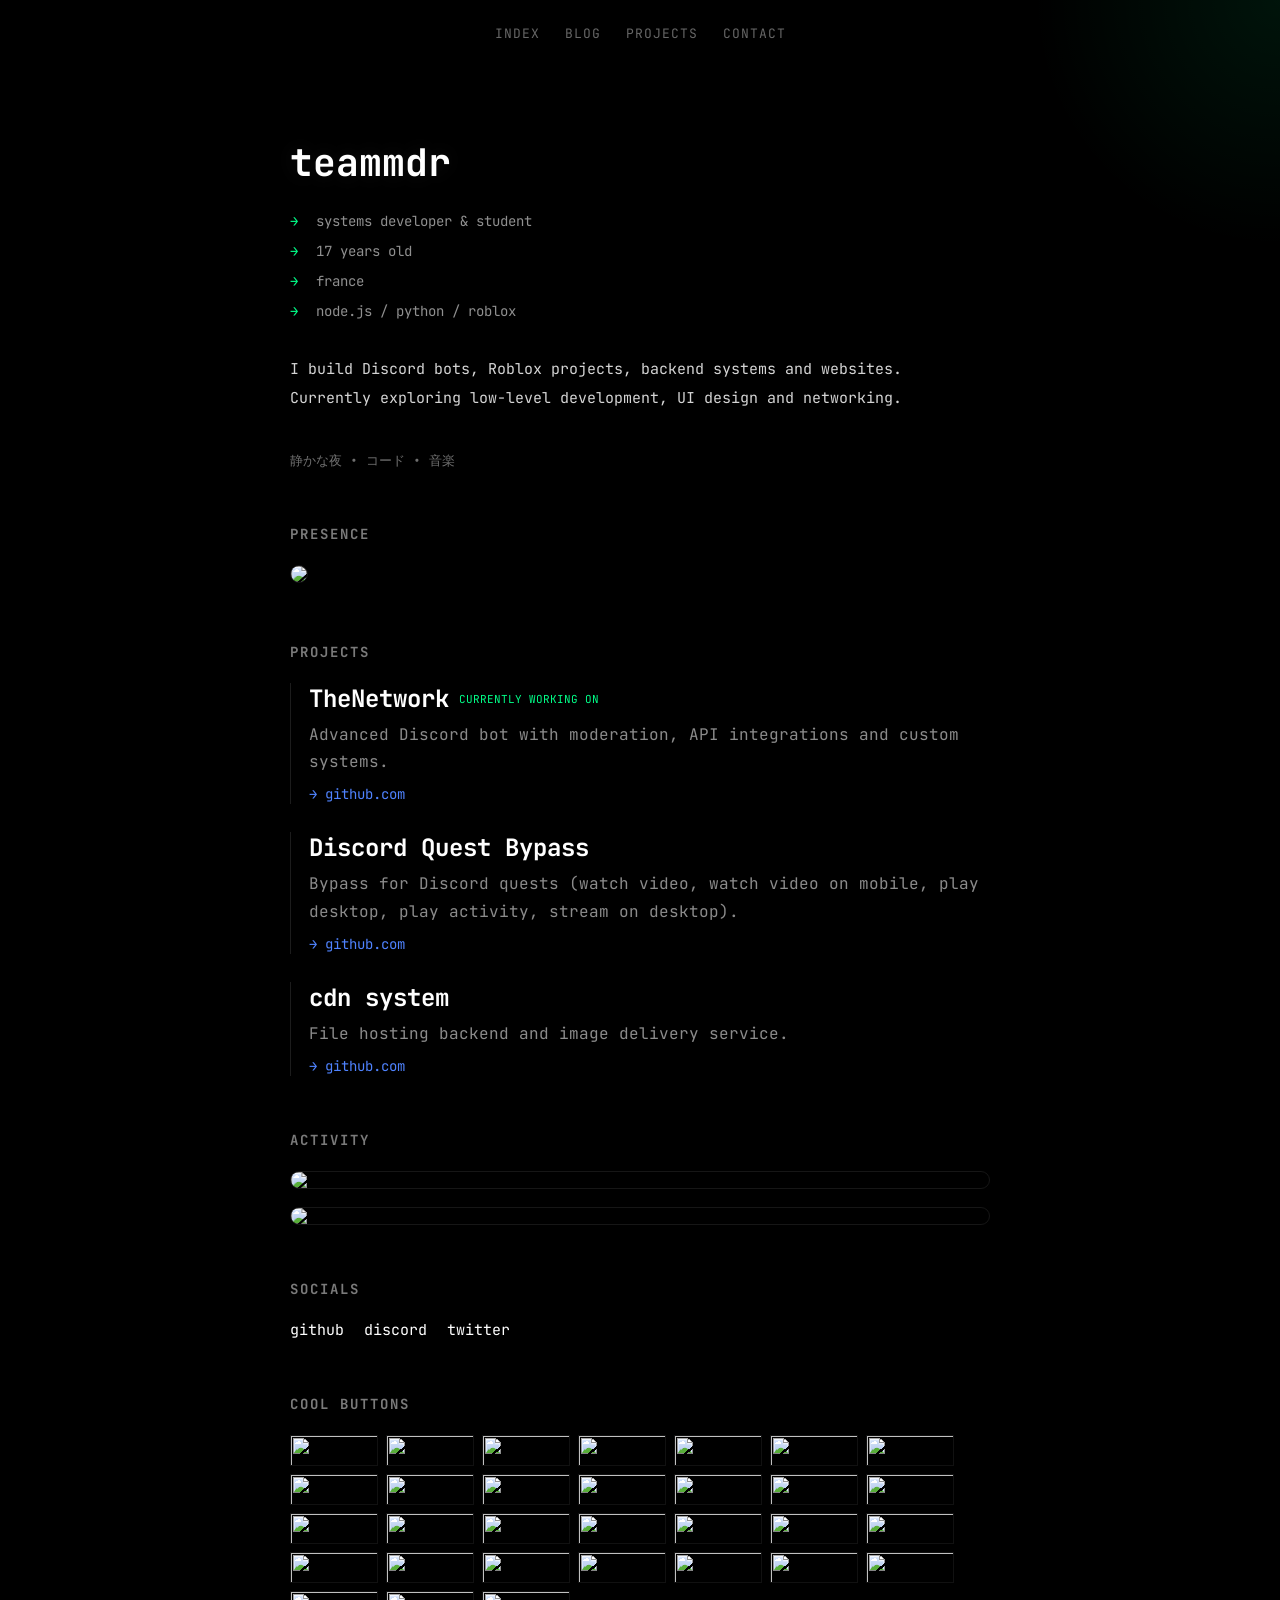
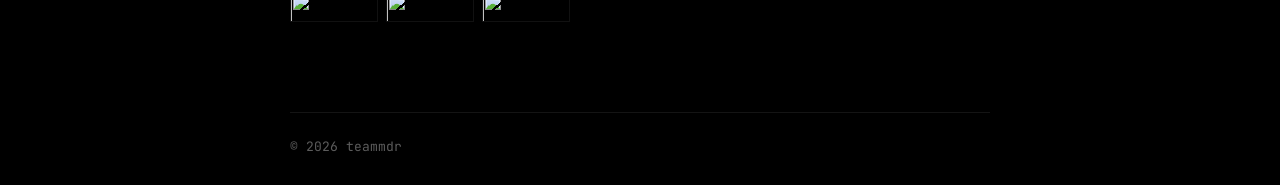
==== index.html @ 9430464a "Add files via upload" ====
<!DOCTYPE html>
<html lang="en">
<head>

  <meta charset="UTF-8" />
  <meta name="viewport" content="width=device-width, initial-scale=1.0"/>

  <title>teammdr</title>
  <link rel="icon" type="image/png" href="icon.jpg" />

  <link rel="preconnect" href="https://fonts.googleapis.com">
  <link rel="preconnect" href="https://fonts.gstatic.com" crossorigin>

  <link href="https://fonts.googleapis.com/css2?family=JetBrains+Mono:wght@400;500;700&display=swap" rel="stylesheet">

  <link rel="stylesheet" href="style.css">

</head>
<body>

  <div class="glow"></div>

  <nav>

    <a href="#">index</a>
    <a href="pages/blog.html">blog</a>
    <a href="#">projects</a>
    <a href="#">contact</a>

  </nav>

  <main class="container">

    <!-- HERO -->

    <section class="hero">

      <h1>teammdr</h1>

      <div class="hero-list">

        <div><span>→</span> systems developer & student</div>
        <div><span>→</span> 17 years old</div>
        <div><span>→</span> france</div>
        <div><span>→</span> node.js / python / roblox</div>

      </div>

      <p class="desc">
        I build Discord bots, Roblox projects, backend systems and websites.
        Currently exploring low-level development, UI design and networking.
      </p>

      <p class="jp">
        静かな夜 • コード • 音楽
      </p>

    </section>

    <!-- DISCORD -->

    <section class="presence">

      <div class="section-title">
        presence
      </div>

      <img
        src="https://lanyard.cnrad.dev/api/1484967573555646578?theme=dark&bg=000000&animated=true&hideDiscrim=false&borderRadius=12px&idleMessage=Coding%20something%20cool..."
      />

    </section>

    <!-- PROJECTS -->

    <section>

      <div class="section-title">
        projects
      </div>

      <div class="projects">

        <div class="project">

          <div class="project-top">
            <h3>TheNetwork</h3>
            <div class="tag">currently working on</div>
          </div>

          <p>
            Advanced Discord bot with moderation, API integrations and custom systems.
          </p>

        <a href="https://github.com/teammdr1/TheNetwork" target="_blank" rel="noopener noreferrer">
          → github.com
        </a>

        </div>

        <div class="project">

          <div class="project-top">
            <h3>Discord Quest Bypass</h3>
          </div>

          <p>
            Bypass for Discord quests (watch video, watch video on mobile, play desktop, play activity, stream on desktop).
          </p>

          <a href="https://github.com/teammdr1/Discord-Quest-Bypass" target="_blank" rel="noopener noreferrer">
            → github.com
          </a>

        </div>

        <div class="project">

          <div class="project-top">
            <h3>cdn system</h3>
          </div>

          <p>
            File hosting backend and image delivery service.
          </p>

          <a href="#">
            → github.com
          </a>

        </div>

      </div>

    </section>

    <!-- STATS -->

    <section>

      <div class="section-title">
        activity
      </div>

      <div class="stats-grid">

        <img
          src="https://github-readme-stats.vercel.app/api?username=teammdr1&show_icons=true&theme=transparent&hide_border=true"
        >

        <img
          src="https://github-readme-stats.vercel.app/api/top-langs/?username=teammdr1&layout=compact&theme=transparent&hide_border=true"
        >

      </div>

    </section>

    <!-- SOCIALS -->

    <section>

      <div class="section-title">
        socials
      </div>

      <div class="socials">

        <a href="https://github.com/teammdr1" target="_blank" rel="noopener noreferrer">github</a>
        <a href="https://discord.com/users/1484967573555646578" target="_blank" rel="noopener noreferrer">discord</a>
        <a href="https://twitter.com/teammdr_" target="_blank" rel="noopener noreferrer">twitter</a>
      </div>

    </section>

    <!-- BUTTONS -->

    <section>

      <div class="section-title">
        cool buttons
      </div>

      <div class="buttons-grid">

        <img src="https://cyber.dabamos.de/88x31/linuxnow.gif">
        <img src="https://cyber.dabamos.de/88x31/github.gif">
        <img src="https://cyber.dabamos.de/88x31/firefox2.gif">
        <img src="https://cyber.dabamos.de/88x31/archlinux.gif">
        <img src="https://cyber.dabamos.de/88x31/vim.gif">
        <img src="https://cyber.dabamos.de/88x31/cssdif.gif">
        <img src="https://cyber.dabamos.de/88x31/anybrowser3.gif">
        <img src="https://cyber.dabamos.de/88x31/gnu-linux.gif">
        <img src="https://88x31.nl/gifs/1001ffbutton.gif">
        <img src="https://88x31.nl/gifs/1000wstbutton2.gif">
        <img src="https://88x31.nl/gifs/2hu.gif">
        <img src="https://88x31.nl/gifs/addmecom.gif">
        <img src="https://88x31.nl/gifs/adeleine.png">
        <img src="https://88x31.nl/gifs/acrobat.gif">
        <img src="https://88x31.nl/gifs/anonyme.png">
        <img src="https://88x31.nl/gifs/animeland.gif">
        <img src="https://88x31.nl/gifs/anibuy3.gif">
        <img src="https://88x31.nl/gifs/ANARCHIST.png">
        <img src="https://88x31.nl/gifs/anarchy-now.gif">
        <img src="https://88x31.nl/gifs/bigburger.gif">
        <img src="https://88x31.nl/gifs/bioinformatics.jpg">
        <img src="https://88x31.nl/gifs/blackdresses666.gif">
        <img src="https://88x31.nl/gifs/boyband.gif">
        <img src="https://88x31.nl/gifs/buton0.gif">
        <img src="https://88x31.nl/gifs/button_tupachq1.gif">
        <img src="https://88x31.nl/gifs/caramelldansen.gif">
        <img src="https://88x31.nl/gifs/buttonmania.gif">
        <img src="https://88x31.nl/gifs/c88_01.gif">
        <img src="https://88x31.nl/gifs/cadnomori.png">
        <img src="https://88x31.nl/gifs/catcatproductions.gif">
        <img src="https://88x31.nl/gifs/celebritymonkey.gif">
      </div>

    </section>

    <footer>
      © 2026 teammdr
    </footer>

  </main>

</body>
</html>
---- style.css ----
*{
    margin:0;
    padding:0;
    box-sizing:border-box;
}

html{
    scroll-behavior:smooth;
}

body{
    background:#000;
    color:white;
    font-family:'JetBrains Mono', monospace;

    min-height:100vh;
    overflow-x:hidden;
}

::selection{
    background:#00ff88;
    color:black;
}

a{
    text-decoration:none;
}

img{
    max-width:100%;
}

.container{
    width:min(700px, 92%);
    margin:auto;
}

/* ========================= */
/* NAVBAR */
/* ========================= */

nav{
    width:100%;
    padding:25px 0;

    display:flex;
    justify-content:center;
    align-items:center;
    gap:25px;
}

nav a{
    color:#666;
    font-size:13px;
    text-transform:uppercase;
    transition:.2s;
    letter-spacing:1px;
}

nav a:hover{
    color:white;
}

/* ========================= */
/* HERO */
/* ========================= */

.hero{
    margin-top:70px;
}

.hero h1{
    font-size:38px;
    margin-bottom:25px;

    text-shadow:0 0 20px rgba(255,255,255,.08);
}

.hero-list{
    display:flex;
    flex-direction:column;
    gap:12px;

    margin-bottom:35px;
}

.hero-list div{
    color:#8f8f8f;
    font-size:14px;
}

.hero-list span{
    color:#00ff88;
    margin-right:10px;
}

.desc{
    color:#d4d4d4;
    line-height:1.9;
    font-size:15px;
    margin-bottom:40px;
}

.jp{
    color:#6f6f6f;
    margin-top:10px;
    font-size:13px;
}

/* ========================= */
/* SECTIONS */
/* ========================= */

section{
    margin-top:55px;
}

.section-title{
    color:#7a7a7a;
    text-transform:uppercase;
    letter-spacing:2px;
    font-size:14px;
    margin-bottom:22px;
    font-weight:700;
}

/* ========================= */
/* LANYARD */
/* ========================= */

.presence img{
    border-radius:12px;
    border:1px solid #161616;
}

/* ========================= */
/* PROJECTS */
/* ========================= */

.projects{
    display:flex;
    flex-direction:column;
    gap:28px;
}

.project{
    border-left:1px solid #1c1c1c;
    padding-left:18px;

    transition:.2s;
}

.project:hover{
    border-color:#00ff88;
}

.project-top{
    display:flex;
    align-items:center;
    gap:10px;

    margin-bottom:7px;
}

.project-top h3{
    font-size:24px;
}

.tag{
    color:#00ff88;
    font-size:11px;
    text-transform:uppercase;
}

.project p{
    color:#8b8b8b;
    line-height:1.7;
    margin-bottom:8px;
}

.project a{
    color:#4f83ff;
    font-size:14px;
}

.project a:hover{
    text-decoration:underline;
}

/* ========================= */
/* STATS */
/* ========================= */

.stats-grid{
    display:grid;
    grid-template-columns:1fr;
    gap:18px;
}

.stats-grid img{
    border-radius:12px;
    border:1px solid #161616;
}

/* ========================= */
/* SOCIALS */
/* ========================= */

.socials{
    display:flex;
    gap:20px;
    flex-wrap:wrap;
}

.socials a{
    color:white;
    font-size:15px;
    transition:.2s;
}

.socials a:hover{
    color:#00ff88;
}

/* ========================= */
/* BUTTONS */
/* ========================= */

.buttons-grid{
    display:flex;
    flex-wrap:wrap;
    gap:8px;
}

.buttons-grid img{
    width:88px;
    height:31px;

    image-rendering:pixelated;

    transition:.2s;
    border:1px solid #111;
}

.buttons-grid img:hover{
    transform:translateY(-2px);
}

/* ========================= */
/* FOOTER */
/* ========================= */

footer{
    margin-top:90px;
    margin-bottom:30px;

    border-top:1px solid #141414;

    padding-top:25px;

    color:#5c5c5c;
    font-size:13px;
}

/* ========================= */
/* GLOW */
/* ========================= */

.glow{
    position:fixed;

    width:500px;
    height:500px;

    background:radial-gradient(circle, rgba(0,255,136,.08), transparent 70%);

    top:-250px;
    right:-250px;

    pointer-events:none;
    z-index:-1;
}

/* ========================= */
/* MOBILE */
/* ========================= */

@media(max-width:700px){

    .hero h1{
        font-size:32px;
    }

    .project-top{
        flex-direction:column;
        align-items:flex-start;
    }

    nav{
        gap:15px;
        flex-wrap:wrap;
    }

}
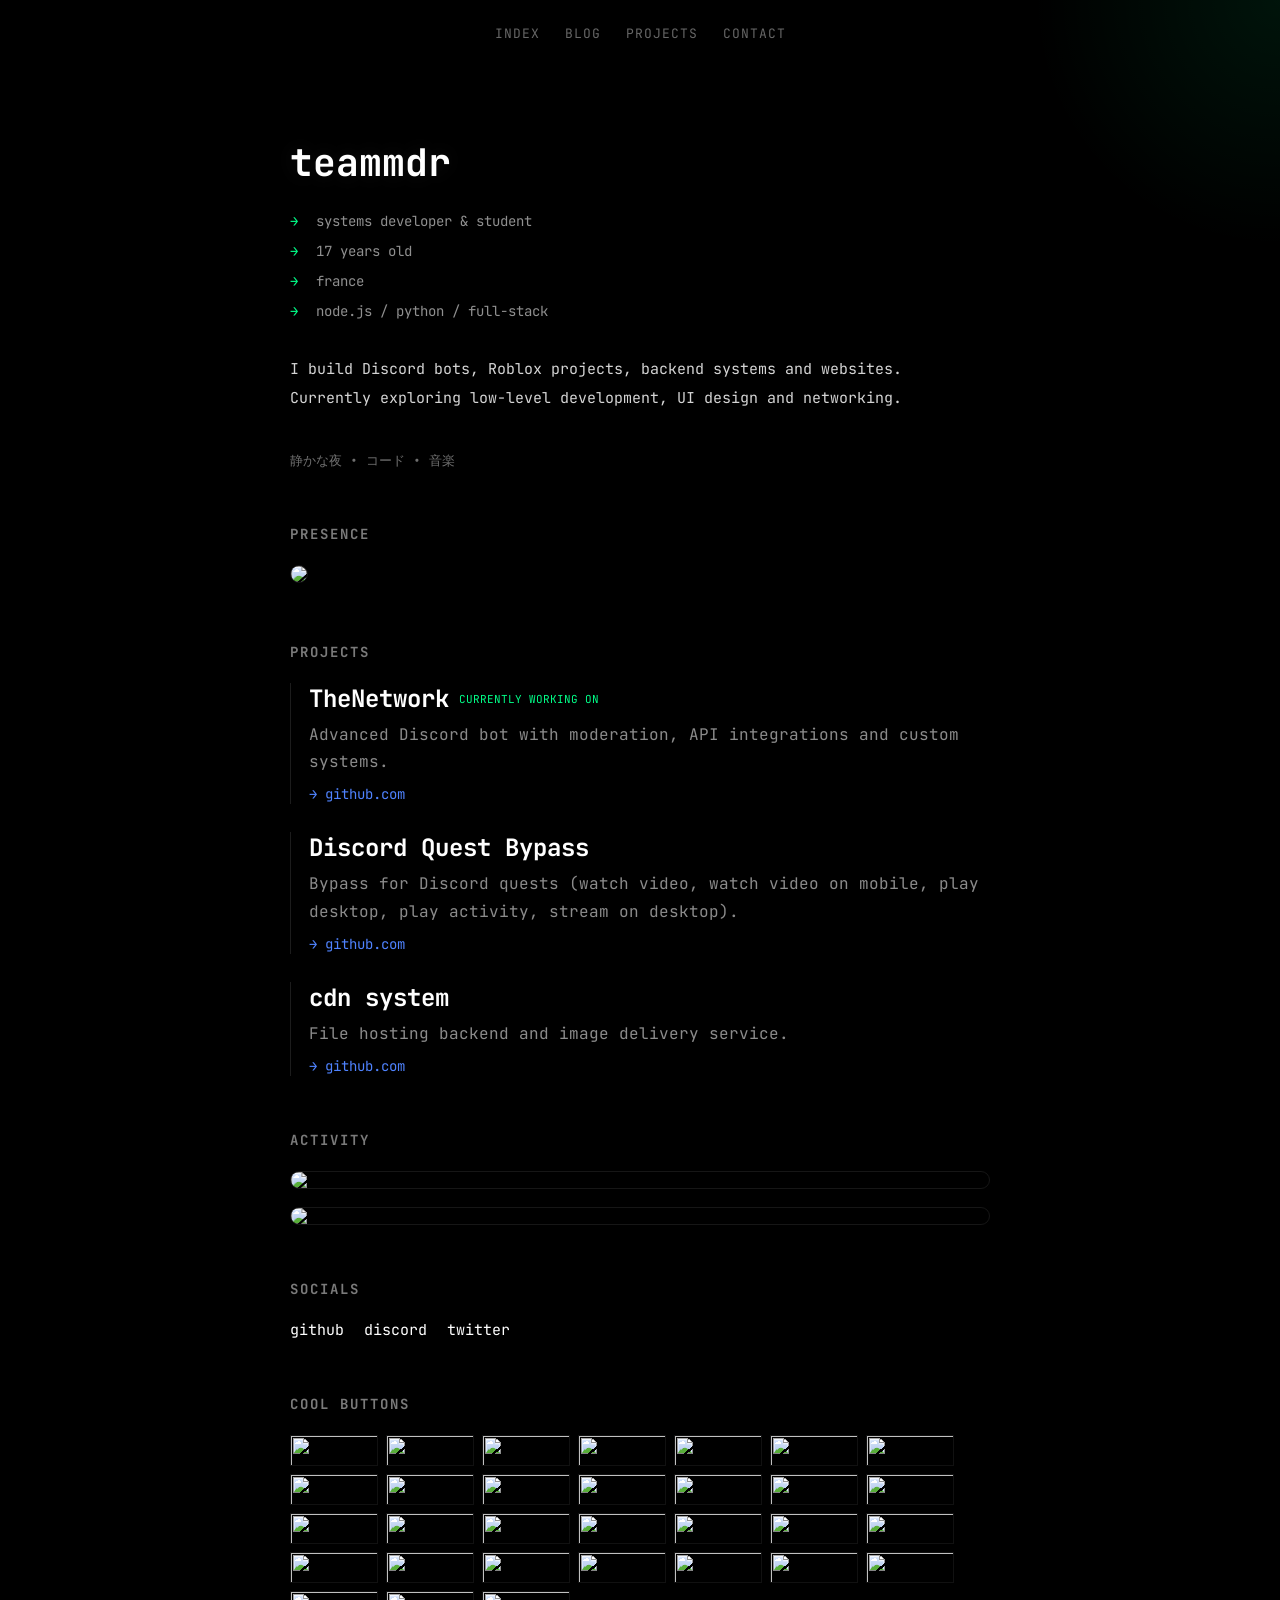
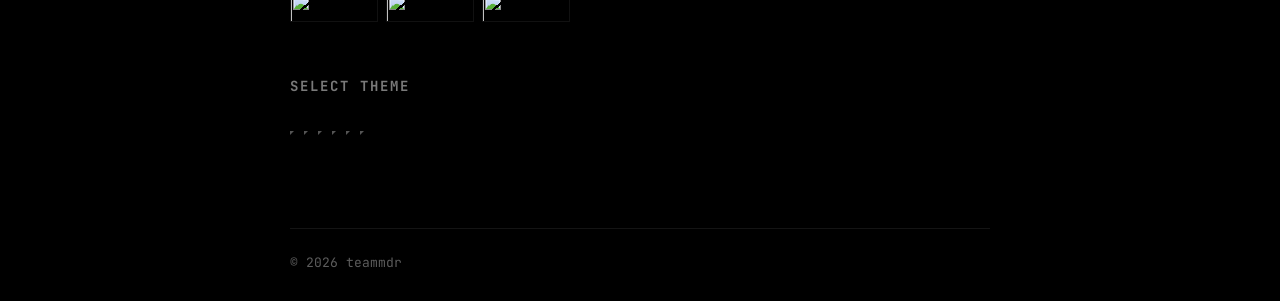
==== commit 50c8dee6: "Revise index.html with new project links and theme selector Updated project links and added theme se" ====
--- a/index.html
+++ b/index.html
@@ -16,6 +16,7 @@
   <link rel="stylesheet" href="style.css">
 
 </head>
+<script src="theme.js"></script>
 <body>
 
   <div class="glow"></div>
@@ -24,7 +25,7 @@
 
     <a href="#">index</a>
     <a href="pages/blog.html">blog</a>
-    <a href="#">projects</a>
+    <a href="pages/projects.html">projects</a>
     <a href="#">contact</a>
 
   </nav>
@@ -42,7 +43,7 @@
         <div><span>→</span> systems developer & student</div>
         <div><span>→</span> 17 years old</div>
         <div><span>→</span> france</div>
-        <div><span>→</span> node.js / python / roblox</div>
+        <div><span>→</span> node.js / python / full-stack</div>
 
       </div>
 
@@ -145,7 +146,7 @@
       <div class="stats-grid">
 
         <img
-          src="https://github-readme-stats.vercel.app/api?username=teammdr1&show_icons=true&theme=transparent&hide_border=true"
+          src="https://github-readme-stats.vercel.app/api/top-langs/?username=teammdr1&layout=compact&theme=transparent&hide_border=true"
         >
 
         <img
@@ -218,6 +219,25 @@
 
     </section>
 
+    <!-- THEME COLOR -->
+    <section>
+      <div class="selection-info">
+        <p class="section-title">select theme</p>
+
+        <div class="color-scroll">
+          <div class="color-options">
+            <button class="color-option" data-theme="dark" style="background:#000"></button>
+            <button class="color-option" data-theme="gray" style="background:#1e1e1e"></button>
+            <button class="color-option" data-theme="blue" style="background:#0b1220"></button>
+            <button class="color-option" data-theme="purple" style="background:#120a1f"></button>
+            <button class="color-option" data-theme="cyber" style="background:#050505"></button>
+            <button class="color-option" data-theme="caffee" style="background: #352815"></button>
+          </div>
+        </div>
+
+      </div>
+    </section>
+
     <footer>
       © 2026 teammdr
     </footer>
@@ -225,4 +245,4 @@
   </main>
 
 </body>
-</html>+</html>
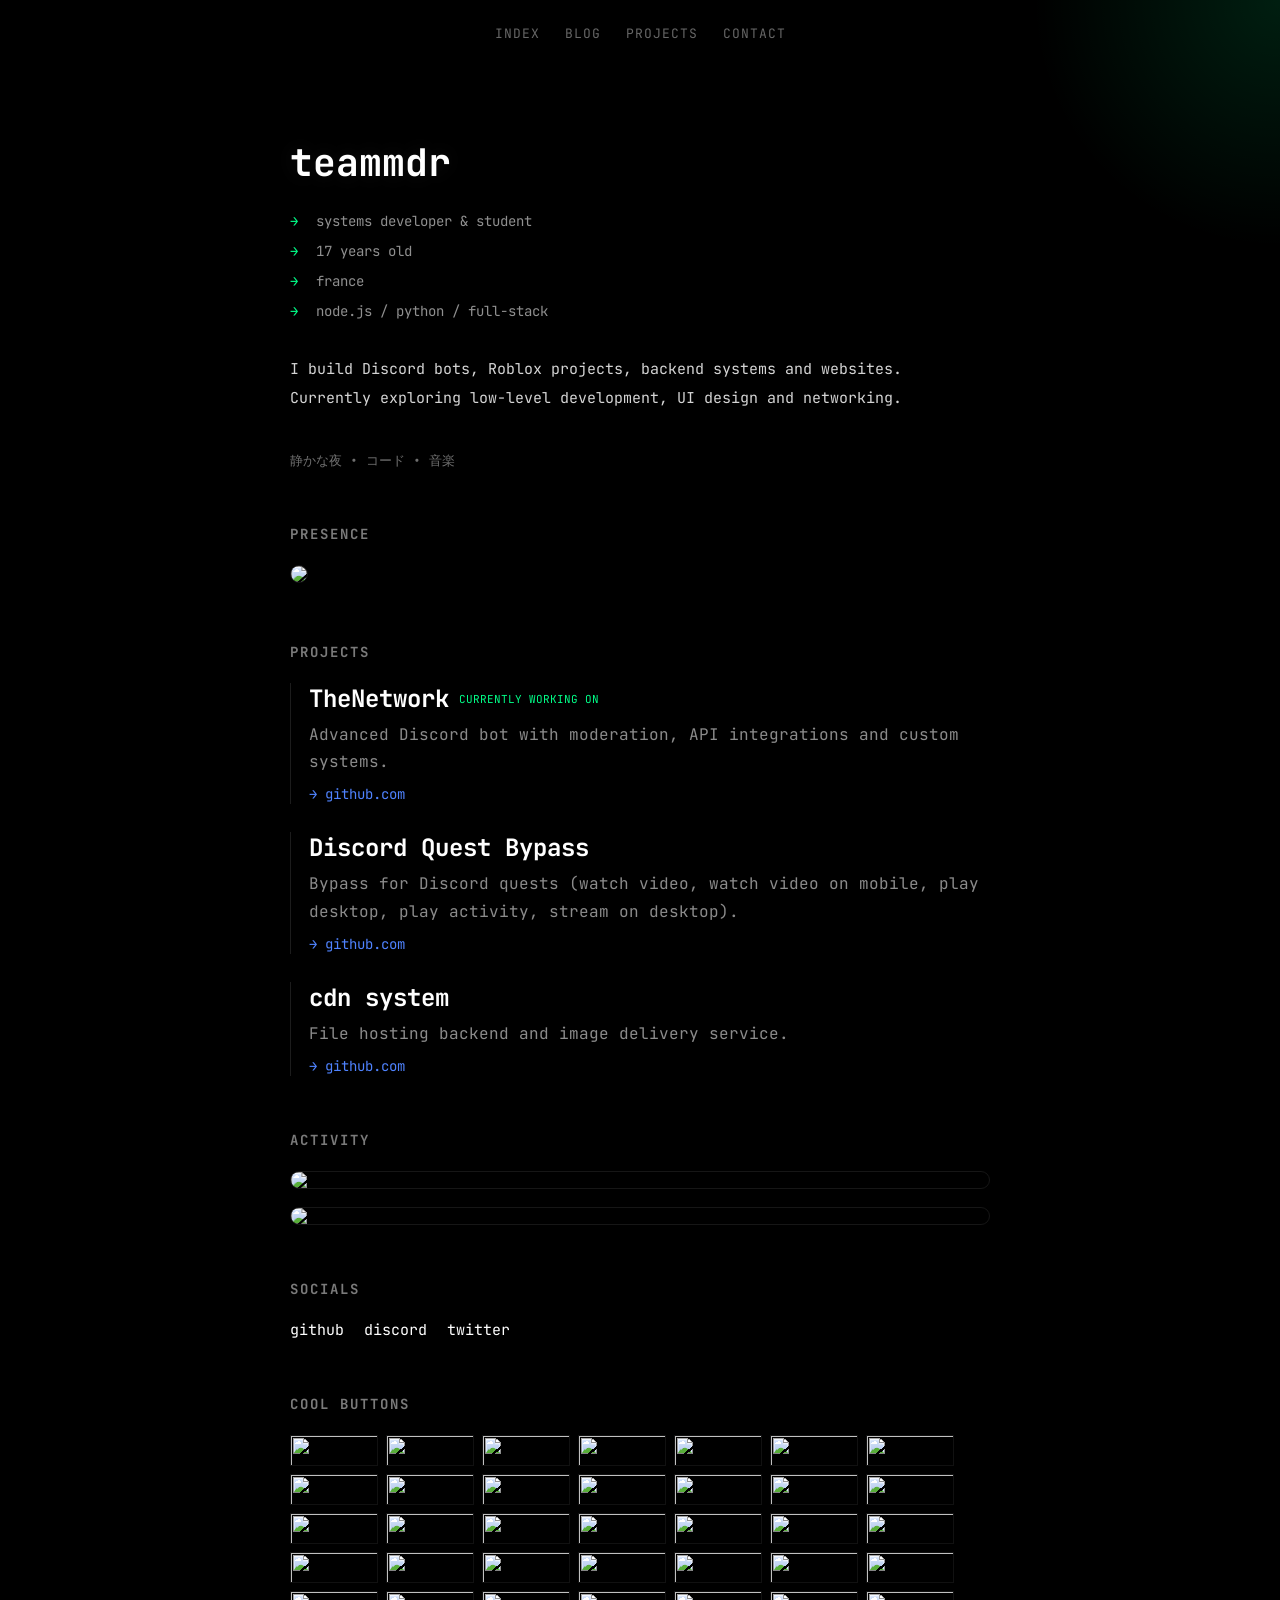
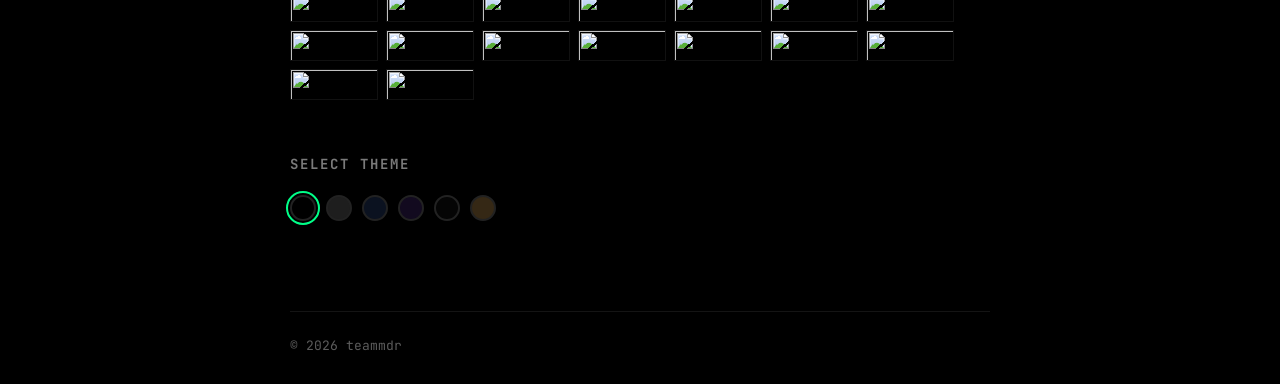
==== commit 0e31dad1: "Update index.html" ====
--- a/index.html
+++ b/index.html
@@ -6,7 +6,7 @@
   <meta name="viewport" content="width=device-width, initial-scale=1.0"/>
 
   <title>teammdr</title>
-  <link rel="icon" type="image/png" href="icon.jpg" />
+  <link rel="icon" type="image/png" href="assets/icon.png" />
 
   <link rel="preconnect" href="https://fonts.googleapis.com">
   <link rel="preconnect" href="https://fonts.gstatic.com" crossorigin>
@@ -23,10 +23,10 @@
 
   <nav>
 
-    <a href="#">index</a>
+    <a href="index.html">index</a>
     <a href="pages/blog.html">blog</a>
     <a href="pages/projects.html">projects</a>
-    <a href="#">contact</a>
+    <a href="pages/contact.html">contact</a>
 
   </nav>
 
@@ -67,7 +67,7 @@
       </div>
 
       <img
-        src="https://lanyard.cnrad.dev/api/1484967573555646578?theme=dark&bg=000000&animated=true&hideDiscrim=false&borderRadius=12px&idleMessage=Coding%20something%20cool..."
+        src="https://lanyard.cnrad.dev/api/1484967573555646578?theme=dark&transparent=true&animated=true&hideDiscrim=false&borderRadius=12px&idleMessage=Coding%20something%20cool..."
       />
 
     </section>
@@ -215,6 +215,19 @@
         <img src="https://88x31.nl/gifs/cadnomori.png">
         <img src="https://88x31.nl/gifs/catcatproductions.gif">
         <img src="https://88x31.nl/gifs/celebritymonkey.gif">
+        <img src="https://88x31.nl/gifs/addit1.gif">
+        <img src="https://88x31.nl/gifs/17.gif">
+        <img src="https://88x31.nl/gifs/88x31_stonks.gif">
+        <img src="https://88x31.nl/gifs/adultchat.gif">
+        <img src="https://88x31.nl/gifs/absoft_logo.gif">
+        <img src="https://88x31.nl/gifs/anibutton.gif">
+        <img src="https://88x31.nl/gifs/animexchange.gif">
+        <img src="https://88x31.nl/gifs/animeland.gif">
+        <img src="https://88x31.nl/gifs/anonyme.png">
+        <img src="https://88x31.nl/gifs/animegay.gif">
+        <img src=https://88x31.nl/gifs/anime50.gif">
+        <img src="https://88x31.nl/gifs/annu.gif">
+        <img src="https://88x31.nl/gifs/appsirgames.gif">
       </div>
 
     </section>
--- a/style.css
+++ b/style.css
@@ -4,21 +4,40 @@
     box-sizing:border-box;
 }
 
+:root{
+
+    /* THEME TOKENS (VS CODE STYLE) */
+    --bg:#000000;
+    --fg:#ffffff;
+
+    --muted:#8f8f8f;
+    --muted2:#6f6f6f;
+
+    --accent:#00ff88;
+    --link:#4f83ff;
+
+    --border:#161616;
+
+    --shadow:rgba(255,255,255,.08);
+}
+
 html{
     scroll-behavior:smooth;
 }
 
 body{
-    background:#000;
-    color:white;
+    background:var(--bg);
+    color:var(--fg);
     font-family:'JetBrains Mono', monospace;
 
     min-height:100vh;
     overflow-x:hidden;
+
+    transition:background .25s ease, color .25s ease;
 }
 
 ::selection{
-    background:#00ff88;
+    background:var(--accent);
     color:black;
 }
 
@@ -26,19 +45,18 @@
     text-decoration:none;
 }
 
+/* GLOBAL IMAGE */
 img{
     max-width:100%;
 }
 
+/* CONTAINER */
 .container{
     width:min(700px, 92%);
     margin:auto;
 }
 
-/* ========================= */
-/* NAVBAR */
-/* ========================= */
-
+/* NAV */
 nav{
     width:100%;
     padding:25px 0;
@@ -58,13 +76,10 @@
 }
 
 nav a:hover{
-    color:white;
-}
-
-/* ========================= */
+    color:var(--fg);
+}
+
 /* HERO */
-/* ========================= */
-
 .hero{
     margin-top:70px;
 }
@@ -72,25 +87,23 @@
 .hero h1{
     font-size:38px;
     margin-bottom:25px;
-
-    text-shadow:0 0 20px rgba(255,255,255,.08);
+    text-shadow:0 0 20px var(--shadow);
 }
 
 .hero-list{
     display:flex;
     flex-direction:column;
     gap:12px;
-
     margin-bottom:35px;
 }
 
 .hero-list div{
-    color:#8f8f8f;
+    color:var(--muted);
     font-size:14px;
 }
 
 .hero-list span{
-    color:#00ff88;
+    color:var(--accent);
     margin-right:10px;
 }
 
@@ -102,15 +115,12 @@
 }
 
 .jp{
-    color:#6f6f6f;
+    color:var(--muted2);
     margin-top:10px;
     font-size:13px;
 }
 
-/* ========================= */
 /* SECTIONS */
-/* ========================= */
-
 section{
     margin-top:55px;
 }
@@ -124,19 +134,13 @@
     font-weight:700;
 }
 
-/* ========================= */
-/* LANYARD */
-/* ========================= */
-
+/* PRESENCE */
 .presence img{
     border-radius:12px;
-    border:1px solid #161616;
-}
-
-/* ========================= */
+    border:1px solid var(--border);
+}
+
 /* PROJECTS */
-/* ========================= */
-
 .projects{
     display:flex;
     flex-direction:column;
@@ -146,19 +150,17 @@
 .project{
     border-left:1px solid #1c1c1c;
     padding-left:18px;
-
     transition:.2s;
 }
 
 .project:hover{
-    border-color:#00ff88;
+    border-color:var(--accent);
 }
 
 .project-top{
     display:flex;
     align-items:center;
     gap:10px;
-
     margin-bottom:7px;
 }
 
@@ -167,7 +169,7 @@
 }
 
 .tag{
-    color:#00ff88;
+    color:var(--accent);
     font-size:11px;
     text-transform:uppercase;
 }
@@ -179,7 +181,7 @@
 }
 
 .project a{
-    color:#4f83ff;
+    color:var(--link);
     font-size:14px;
 }
 
@@ -187,10 +189,7 @@
     text-decoration:underline;
 }
 
-/* ========================= */
 /* STATS */
-/* ========================= */
-
 .stats-grid{
     display:grid;
     grid-template-columns:1fr;
@@ -199,13 +198,10 @@
 
 .stats-grid img{
     border-radius:12px;
-    border:1px solid #161616;
-}
-
-/* ========================= */
+    border:1px solid var(--border);
+}
+
 /* SOCIALS */
-/* ========================= */
-
 .socials{
     display:flex;
     gap:20px;
@@ -213,19 +209,16 @@
 }
 
 .socials a{
-    color:white;
+    color:var(--fg);
     font-size:15px;
     transition:.2s;
 }
 
 .socials a:hover{
-    color:#00ff88;
-}
-
-/* ========================= */
+    color:var(--accent);
+}
+
 /* BUTTONS */
-/* ========================= */
-
 .buttons-grid{
     display:flex;
     flex-wrap:wrap;
@@ -235,9 +228,7 @@
 .buttons-grid img{
     width:88px;
     height:31px;
-
     image-rendering:pixelated;
-
     transition:.2s;
     border:1px solid #111;
 }
@@ -246,45 +237,60 @@
     transform:translateY(-2px);
 }
 
-/* ========================= */
+/* THEME PICKER */
+.color-scroll {
+    min-width: 0;
+}
+
+.color-options{
+    display:flex;
+    gap:10px;
+    width:max-content;
+}
+
+.color-option{
+    width:26px;
+    height:26px;
+    border-radius:50%;
+    border:2px solid #222;
+    cursor:pointer;
+    flex:0 0 auto;
+    transition:.2s;
+}
+
+.color-option:hover{
+    transform:scale(1.1);
+    border-color:var(--accent);
+}
+
+.color-option.active{
+    outline:2px solid var(--accent);
+    outline-offset:2px;
+}
+
 /* FOOTER */
-/* ========================= */
-
 footer{
     margin-top:90px;
     margin-bottom:30px;
-
     border-top:1px solid #141414;
-
     padding-top:25px;
-
     color:#5c5c5c;
     font-size:13px;
 }
 
-/* ========================= */
 /* GLOW */
-/* ========================= */
-
 .glow{
     position:fixed;
-
     width:500px;
     height:500px;
-
-    background:radial-gradient(circle, rgba(0,255,136,.08), transparent 70%);
-
+    background:radial-gradient(circle, color-mix(in srgb, var(--accent) 12%, transparent), transparent 70%);
     top:-250px;
     right:-250px;
-
     pointer-events:none;
     z-index:-1;
 }
 
-/* ========================= */
 /* MOBILE */
-/* ========================= */
-
 @media(max-width:700px){
 
     .hero h1{
@@ -300,5 +306,4 @@
         gap:15px;
         flex-wrap:wrap;
     }
-
-}+}
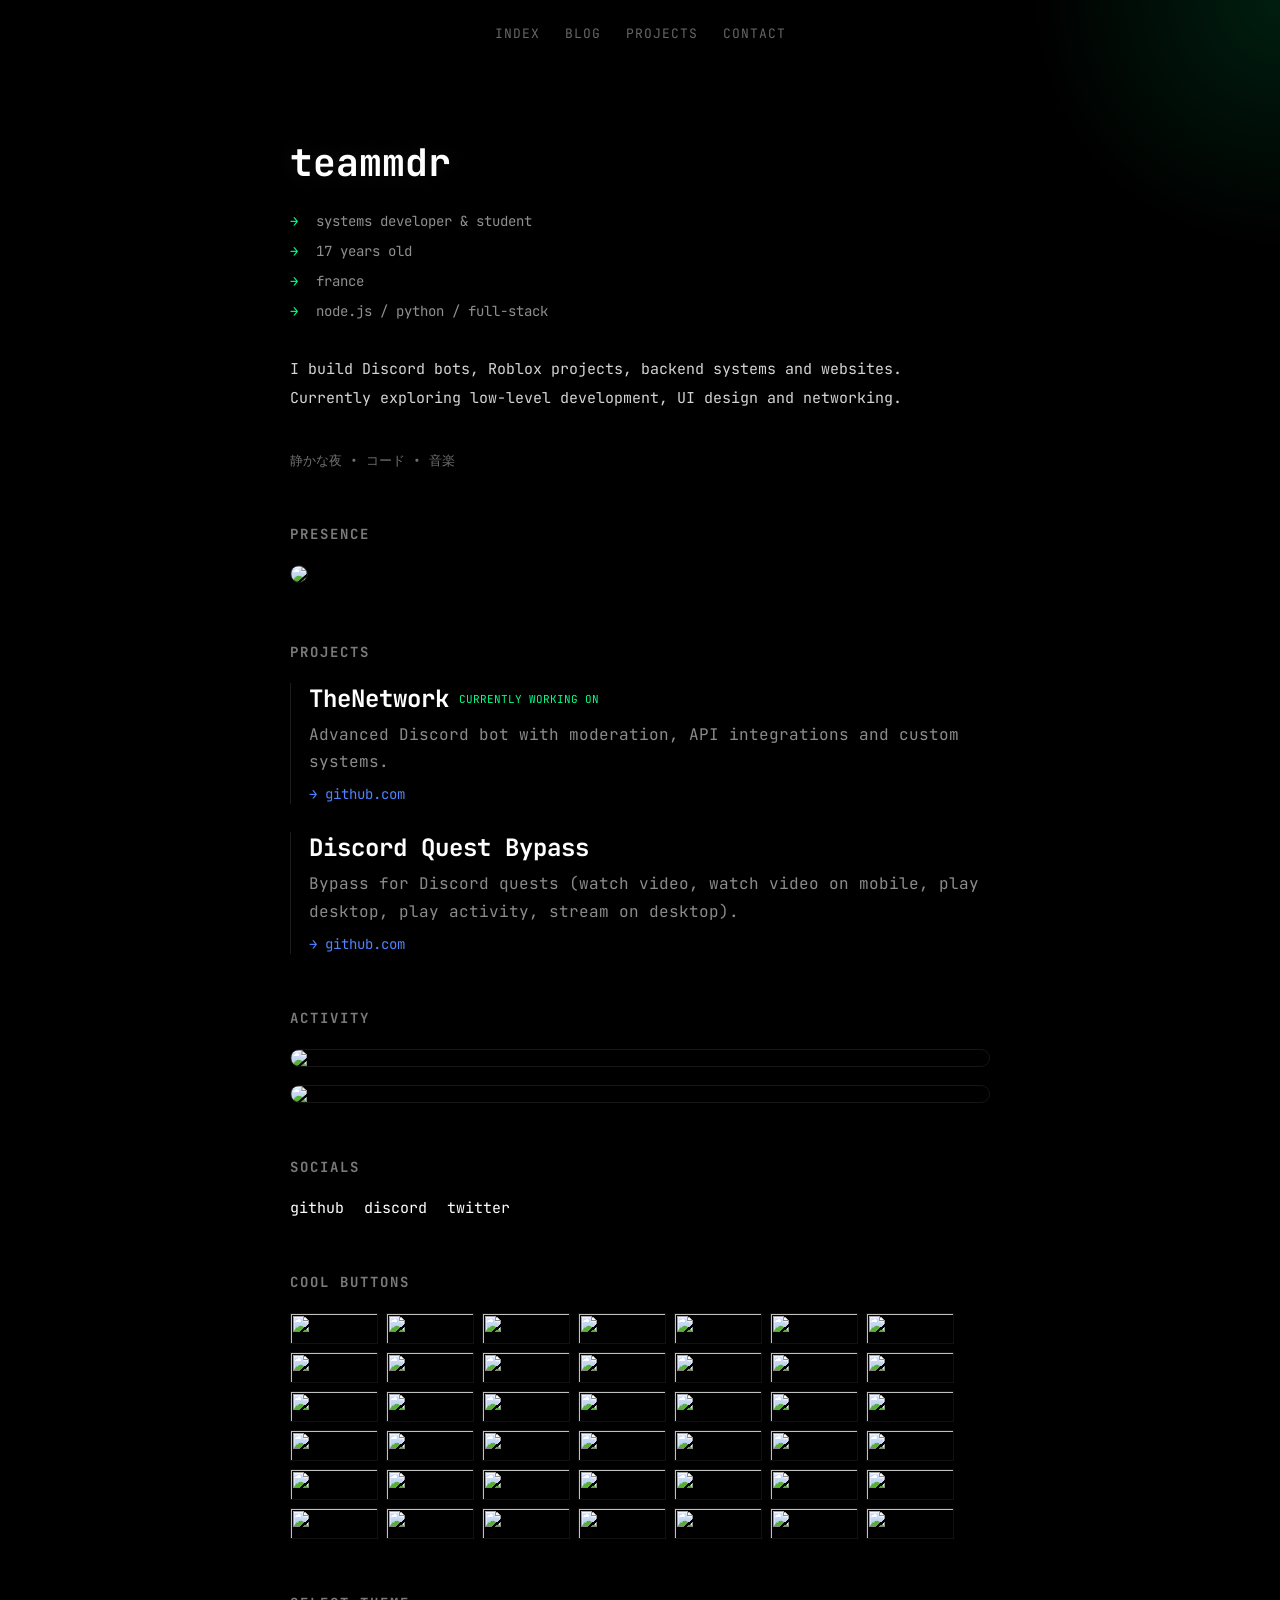
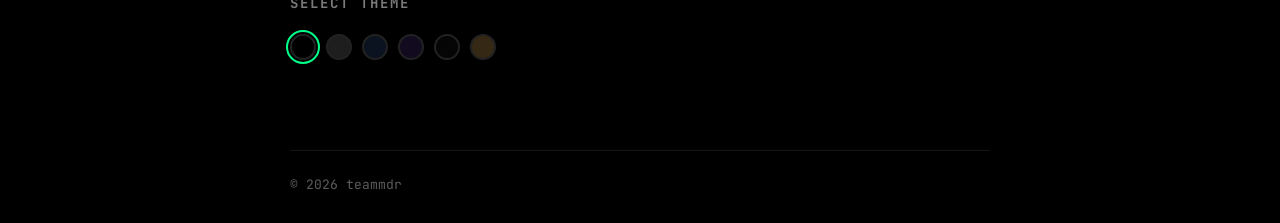
==== commit 05a72e48: "Update index.html" ====
--- a/index.html
+++ b/index.html
@@ -110,22 +110,6 @@
           </p>
 
           <a href="https://github.com/teammdr1/Discord-Quest-Bypass" target="_blank" rel="noopener noreferrer">
-            → github.com
-          </a>
-
-        </div>
-
-        <div class="project">
-
-          <div class="project-top">
-            <h3>cdn system</h3>
-          </div>
-
-          <p>
-            File hosting backend and image delivery service.
-          </p>
-
-          <a href="#">
             → github.com
           </a>
 
@@ -222,10 +206,8 @@
         <img src="https://88x31.nl/gifs/absoft_logo.gif">
         <img src="https://88x31.nl/gifs/anibutton.gif">
         <img src="https://88x31.nl/gifs/animexchange.gif">
-        <img src="https://88x31.nl/gifs/animeland.gif">
-        <img src="https://88x31.nl/gifs/anonyme.png">
         <img src="https://88x31.nl/gifs/animegay.gif">
-        <img src=https://88x31.nl/gifs/anime50.gif">
+        <img src="https://88x31.nl/gifs/anime50.gif">
         <img src="https://88x31.nl/gifs/annu.gif">
         <img src="https://88x31.nl/gifs/appsirgames.gif">
       </div>
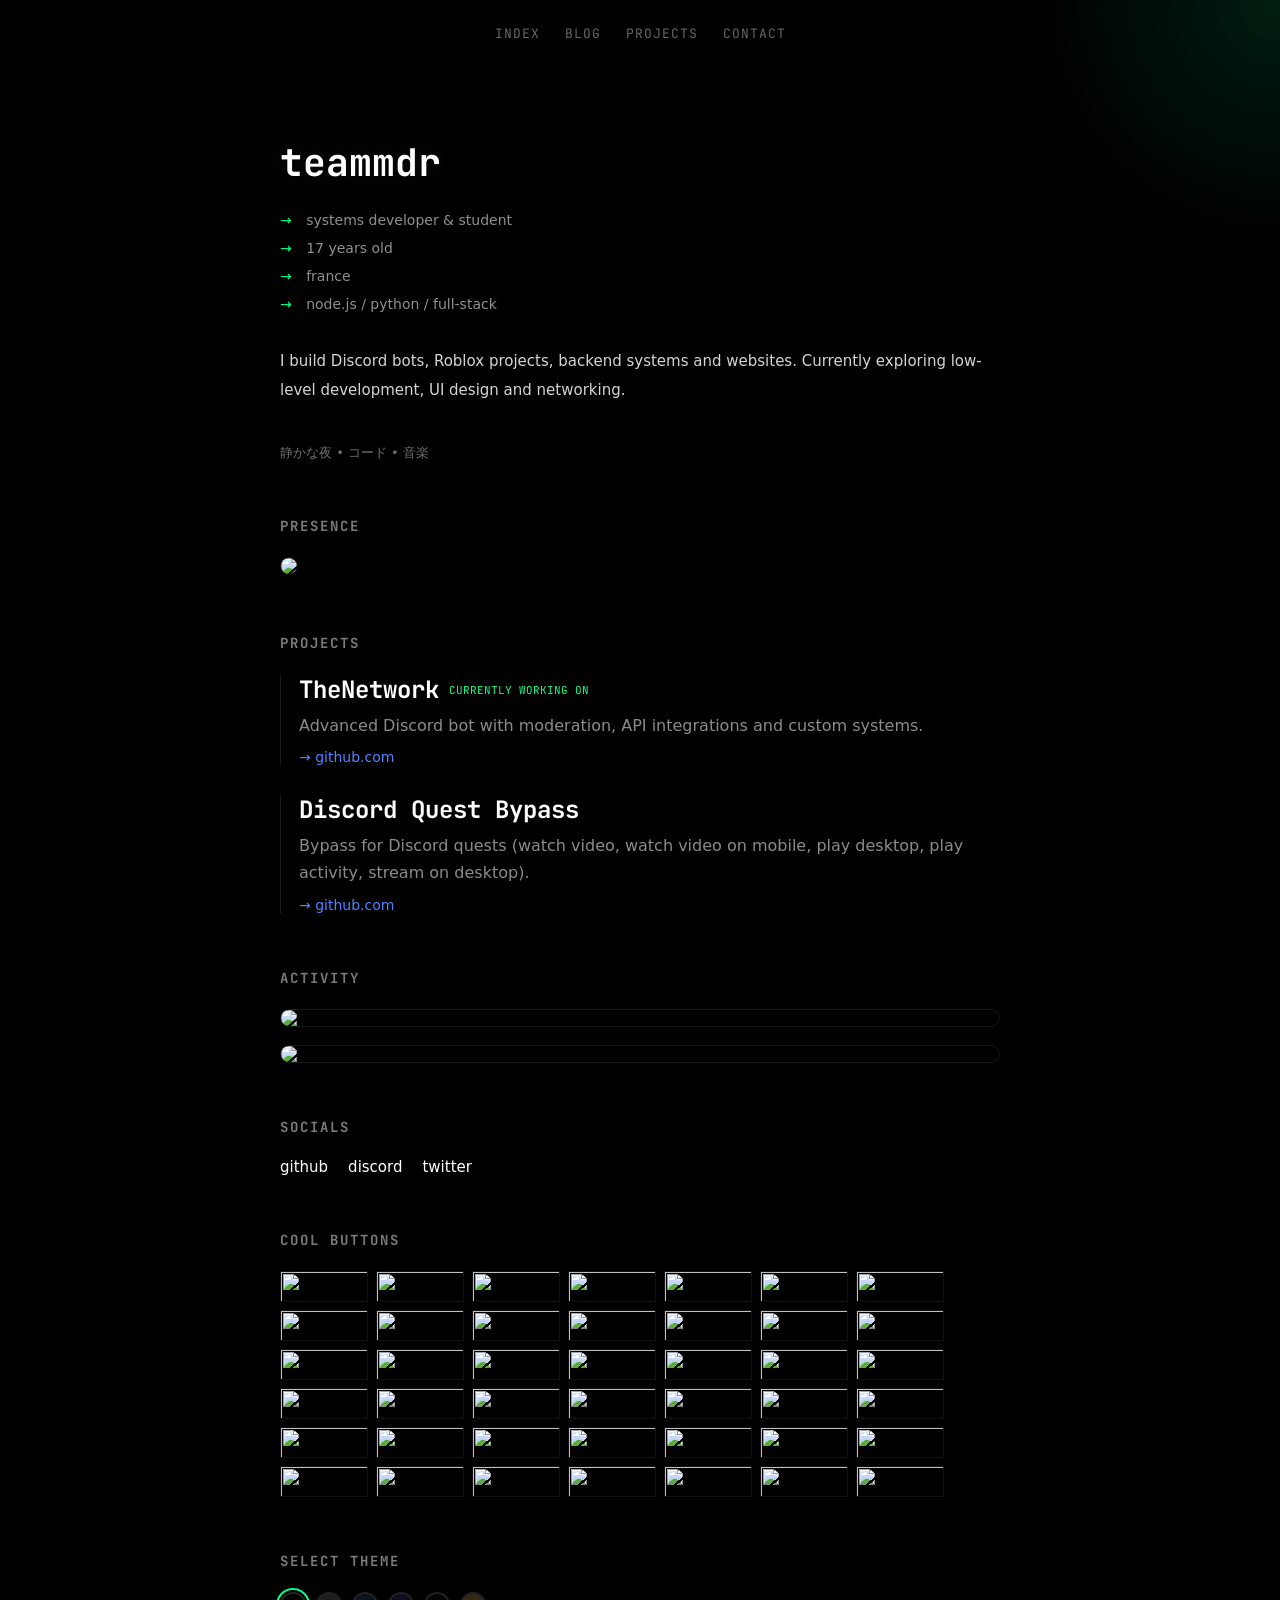
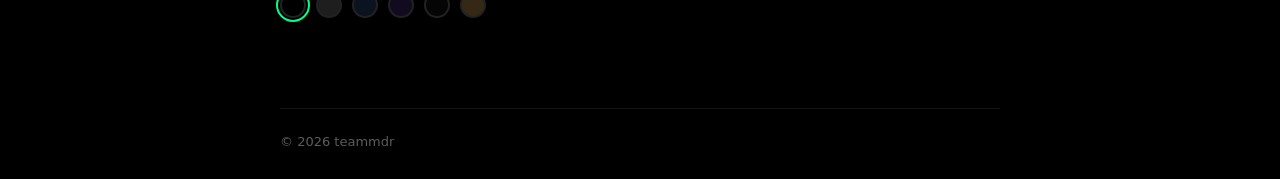
==== commit 6f8fe004: "Update index.html" ====
--- a/index.html
+++ b/index.html
@@ -1,50 +1,39 @@
 <!DOCTYPE html>
 <html lang="en">
 <head>
-
   <meta charset="UTF-8" />
   <meta name="viewport" content="width=device-width, initial-scale=1.0"/>
-
   <title>teammdr</title>
   <link rel="icon" type="image/png" href="assets/icon.png" />
 
   <link rel="preconnect" href="https://fonts.googleapis.com">
   <link rel="preconnect" href="https://fonts.gstatic.com" crossorigin>
-
   <link href="https://fonts.googleapis.com/css2?family=JetBrains+Mono:wght@400;500;700&display=swap" rel="stylesheet">
 
   <link rel="stylesheet" href="style.css">
+</head>
 
-</head>
 <script src="theme.js"></script>
+
 <body>
-
   <div class="glow"></div>
 
   <nav>
-
     <a href="index.html">index</a>
     <a href="pages/blog.html">blog</a>
     <a href="pages/projects.html">projects</a>
     <a href="pages/contact.html">contact</a>
-
   </nav>
 
   <main class="container">
-
-    <!-- HERO -->
-
     <section class="hero">
-
       <h1>teammdr</h1>
 
       <div class="hero-list">
-
         <div><span>→</span> systems developer & student</div>
         <div><span>→</span> 17 years old</div>
         <div><span>→</span> france</div>
         <div><span>→</span> node.js / python / full-stack</div>
-
       </div>
 
       <p class="desc">
@@ -52,122 +41,68 @@
         Currently exploring low-level development, UI design and networking.
       </p>
 
-      <p class="jp">
-        静かな夜 • コード • 音楽
-      </p>
-
+      <p class="jp">静かな夜 • コード • 音楽</p>
     </section>
 
-    <!-- DISCORD -->
-
     <section class="presence">
-
-      <div class="section-title">
-        presence
-      </div>
-
-      <img
-        src="https://lanyard.cnrad.dev/api/1484967573555646578?theme=dark&transparent=true&animated=true&hideDiscrim=false&borderRadius=12px&idleMessage=Coding%20something%20cool..."
-      />
-
+      <div class="section-title">presence</div>
+      <img src="https://lanyard.cnrad.dev/api/1424458146155466792?theme=dark&transparent=true&animated=true&hideDiscrim=false&borderRadius=12px&idleMessage=Coding%20something%20cool...">
     </section>
 
-    <!-- PROJECTS -->
-
     <section>
-
-      <div class="section-title">
-        projects
-      </div>
+      <div class="section-title">projects</div>
 
       <div class="projects">
-
         <div class="project">
-
           <div class="project-top">
             <h3>TheNetwork</h3>
             <div class="tag">currently working on</div>
           </div>
 
-          <p>
-            Advanced Discord bot with moderation, API integrations and custom systems.
-          </p>
+          <p>Advanced Discord bot with moderation, API integrations and custom systems.</p>
 
-        <a href="https://github.com/teammdr1/TheNetwork" target="_blank" rel="noopener noreferrer">
-          → github.com
-        </a>
-
+          <a href="https://github.com/teammdr1/TheNetwork" target="_blank" rel="noopener noreferrer">
+            → github.com
+          </a>
         </div>
 
         <div class="project">
-
           <div class="project-top">
             <h3>Discord Quest Bypass</h3>
           </div>
 
-          <p>
-            Bypass for Discord quests (watch video, watch video on mobile, play desktop, play activity, stream on desktop).
-          </p>
+          <p>Bypass for Discord quests (watch video, watch video on mobile, play desktop, play activity, stream on desktop).</p>
 
           <a href="https://github.com/teammdr1/Discord-Quest-Bypass" target="_blank" rel="noopener noreferrer">
             → github.com
           </a>
-
         </div>
-
       </div>
-
     </section>
 
-    <!-- STATS -->
+    <section>
+      <div class="section-title">activity</div>
+
+      <div class="stats-grid">
+        <img src="https://github-readme-stats.vercel.app/api/top-langs/?username=teammdr1&layout=compact&theme=transparent&hide_border=true">
+        <img src="https://github-readme-stats.vercel.app/api/top-langs/?username=teammdr1&layout=compact&theme=transparent&hide_border=true">
+      </div>
+    </section>
 
     <section>
-
-      <div class="section-title">
-        activity
-      </div>
-
-      <div class="stats-grid">
-
-        <img
-          src="https://github-readme-stats.vercel.app/api/top-langs/?username=teammdr1&layout=compact&theme=transparent&hide_border=true"
-        >
-
-        <img
-          src="https://github-readme-stats.vercel.app/api/top-langs/?username=teammdr1&layout=compact&theme=transparent&hide_border=true"
-        >
-
-      </div>
-
-    </section>
-
-    <!-- SOCIALS -->
-
-    <section>
-
-      <div class="section-title">
-        socials
-      </div>
+      <div class="section-title">socials</div>
 
       <div class="socials">
-
         <a href="https://github.com/teammdr1" target="_blank" rel="noopener noreferrer">github</a>
         <a href="https://discord.com/users/1484967573555646578" target="_blank" rel="noopener noreferrer">discord</a>
         <a href="https://twitter.com/teammdr_" target="_blank" rel="noopener noreferrer">twitter</a>
       </div>
-
     </section>
 
-    <!-- BUTTONS -->
-
     <section>
-
-      <div class="section-title">
-        cool buttons
-      </div>
+      <div class="section-title">cool buttons</div>
 
       <div class="buttons-grid">
-
         <img src="https://cyber.dabamos.de/88x31/linuxnow.gif">
         <img src="https://cyber.dabamos.de/88x31/github.gif">
         <img src="https://cyber.dabamos.de/88x31/firefox2.gif">
@@ -211,10 +146,8 @@
         <img src="https://88x31.nl/gifs/annu.gif">
         <img src="https://88x31.nl/gifs/appsirgames.gif">
       </div>
-
     </section>
 
-    <!-- THEME COLOR -->
     <section>
       <div class="selection-info">
         <p class="section-title">select theme</p>
@@ -226,18 +159,15 @@
             <button class="color-option" data-theme="blue" style="background:#0b1220"></button>
             <button class="color-option" data-theme="purple" style="background:#120a1f"></button>
             <button class="color-option" data-theme="cyber" style="background:#050505"></button>
-            <button class="color-option" data-theme="caffee" style="background: #352815"></button>
+            <button class="color-option" data-theme="caffee" style="background:#352815"></button>
           </div>
         </div>
-
       </div>
     </section>
 
     <footer>
       © 2026 teammdr
     </footer>
-
   </main>
-
 </body>
 </html>
--- a/style.css
+++ b/style.css
@@ -28,12 +28,17 @@
 body{
     background:var(--bg);
     color:var(--fg);
-    font-family:'JetBrains Mono', monospace;
+    font-family:system-ui, -apple-system, BlinkMacSystemFont, "Segoe UI", sans-serif;
 
     min-height:100vh;
     overflow-x:hidden;
+    padding:0 16px;
 
     transition:background .25s ease, color .25s ease;
+}
+
+h1,h2,h3,h4,h5,nav a,.section-title,.tag,.project-top h3{
+    font-family:'JetBrains Mono', monospace;
 }
 
 ::selection{
@@ -52,8 +57,9 @@
 
 /* CONTAINER */
 .container{
-    width:min(700px, 92%);
+    width:min(740px, 92%);
     margin:auto;
+    padding:0 10px;
 }
 
 /* NAV */
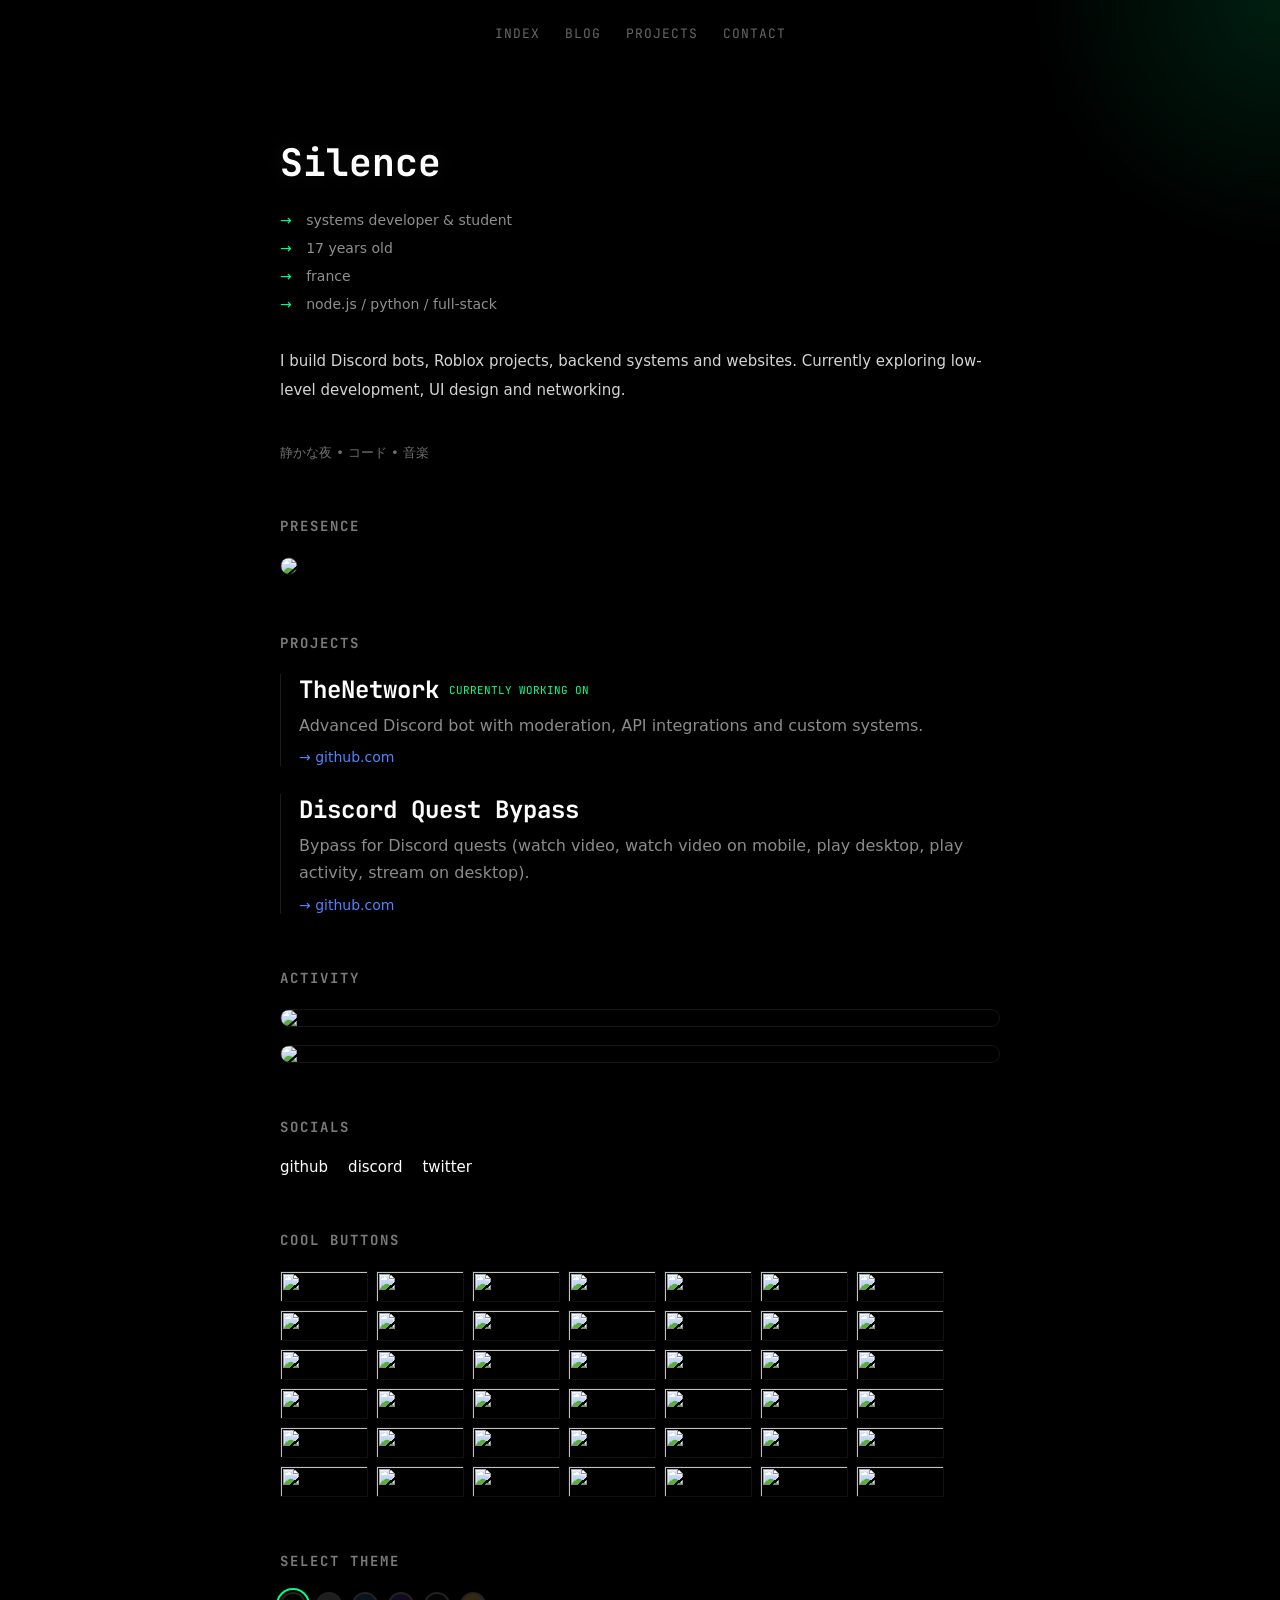
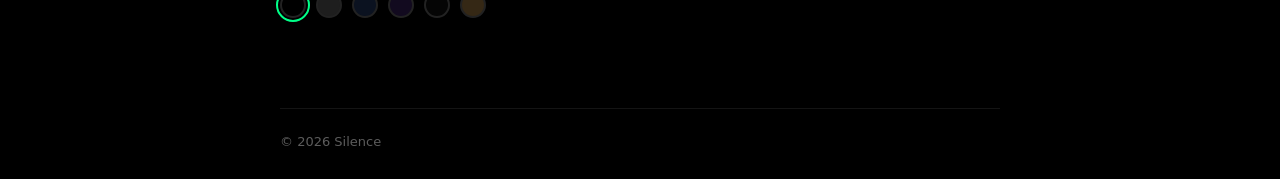
==== commit f204bc5f: "Update index.html" ====
--- a/index.html
+++ b/index.html
@@ -3,7 +3,7 @@
 <head>
   <meta charset="UTF-8" />
   <meta name="viewport" content="width=device-width, initial-scale=1.0"/>
-  <title>teammdr</title>
+  <title>Silence</title>
   <link rel="icon" type="image/png" href="assets/icon.png" />
 
   <link rel="preconnect" href="https://fonts.googleapis.com">
@@ -27,7 +27,7 @@
 
   <main class="container">
     <section class="hero">
-      <h1>teammdr</h1>
+      <h1>Silence</h1>
 
       <div class="hero-list">
         <div><span>→</span> systems developer & student</div>
@@ -61,7 +61,7 @@
 
           <p>Advanced Discord bot with moderation, API integrations and custom systems.</p>
 
-          <a href="https://github.com/teammdr1/TheNetwork" target="_blank" rel="noopener noreferrer">
+          <a href="https://github.com/ylsvh/Celestial" target="_blank" rel="noopener noreferrer">
             → github.com
           </a>
         </div>
@@ -73,7 +73,7 @@
 
           <p>Bypass for Discord quests (watch video, watch video on mobile, play desktop, play activity, stream on desktop).</p>
 
-          <a href="https://github.com/teammdr1/Discord-Quest-Bypass" target="_blank" rel="noopener noreferrer">
+          <a href="https://github.com/ylsvh/Discord-Quest-Bypass" target="_blank" rel="noopener noreferrer">
             → github.com
           </a>
         </div>
@@ -84,8 +84,8 @@
       <div class="section-title">activity</div>
 
       <div class="stats-grid">
-        <img src="https://github-readme-stats.vercel.app/api/top-langs/?username=teammdr1&layout=compact&theme=transparent&hide_border=true">
-        <img src="https://github-readme-stats.vercel.app/api/top-langs/?username=teammdr1&layout=compact&theme=transparent&hide_border=true">
+        <img src="https://github-readme-stats.vercel.app/api/top-langs/?username=ylsvh&layout=compact&theme=transparent&hide_border=true">
+        <img src="https://github-readme-stats.vercel.app/api/top-langs/?username=ylsvh&layout=compact&theme=transparent&hide_border=true">
       </div>
     </section>
 
@@ -93,9 +93,9 @@
       <div class="section-title">socials</div>
 
       <div class="socials">
-        <a href="https://github.com/teammdr1" target="_blank" rel="noopener noreferrer">github</a>
+        <a href="https://github.com/ylsvh" target="_blank" rel="noopener noreferrer">github</a>
         <a href="https://discord.com/users/1484967573555646578" target="_blank" rel="noopener noreferrer">discord</a>
-        <a href="https://twitter.com/teammdr_" target="_blank" rel="noopener noreferrer">twitter</a>
+        <a href="https://twitter.com/ylsvh" target="_blank" rel="noopener noreferrer">twitter</a>
       </div>
     </section>
 
@@ -166,7 +166,7 @@
     </section>
 
     <footer>
-      © 2026 teammdr
+      © 2026 Silence
     </footer>
   </main>
 </body>
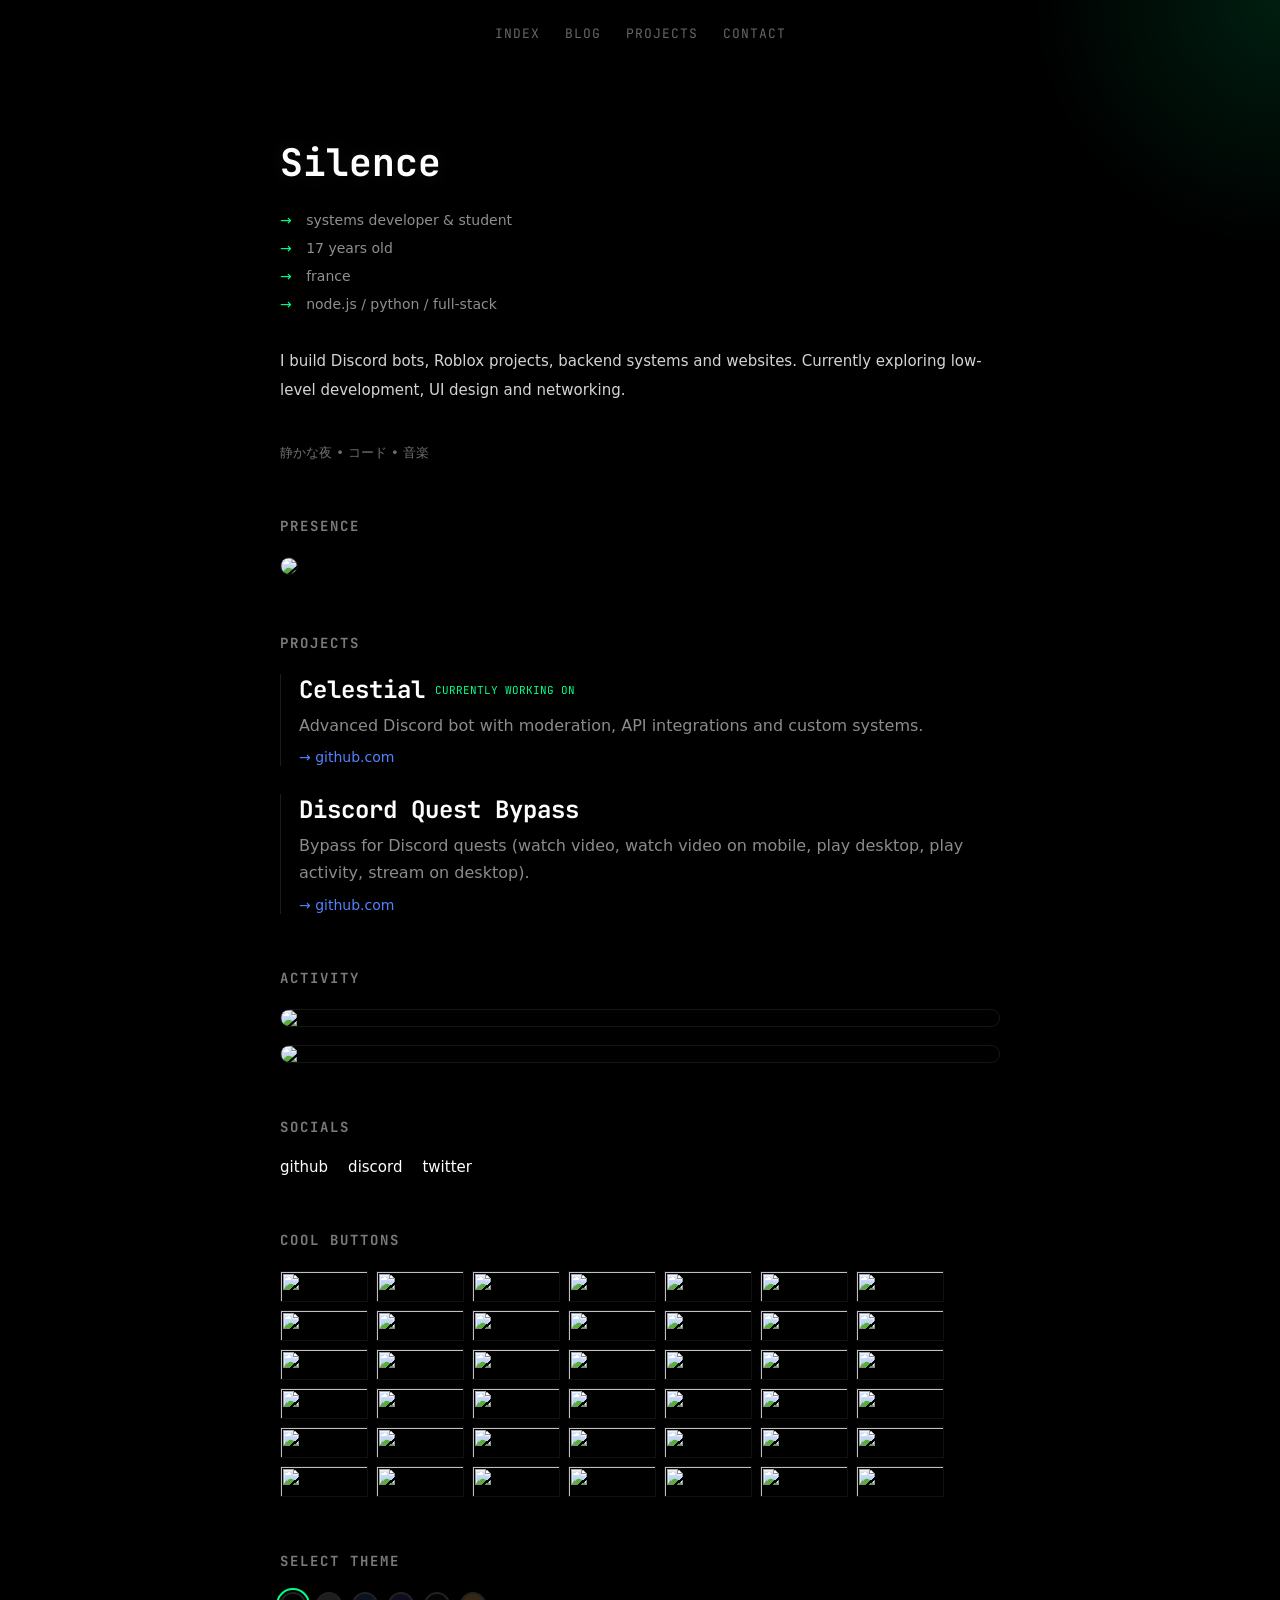
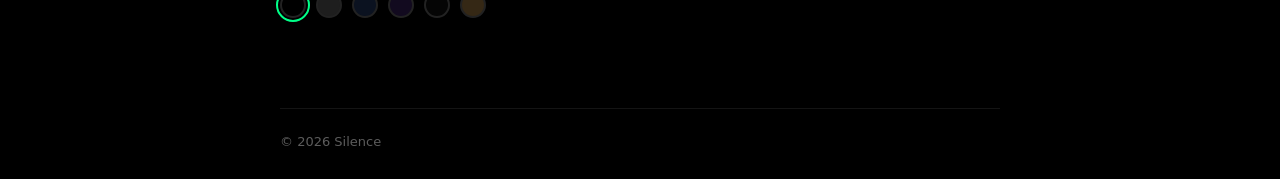
==== commit 5f8c296e: "Update index.html" ====
--- a/index.html
+++ b/index.html
@@ -55,7 +55,7 @@
       <div class="projects">
         <div class="project">
           <div class="project-top">
-            <h3>TheNetwork</h3>
+            <h3>Celestial</h3>
             <div class="tag">currently working on</div>
           </div>
 
